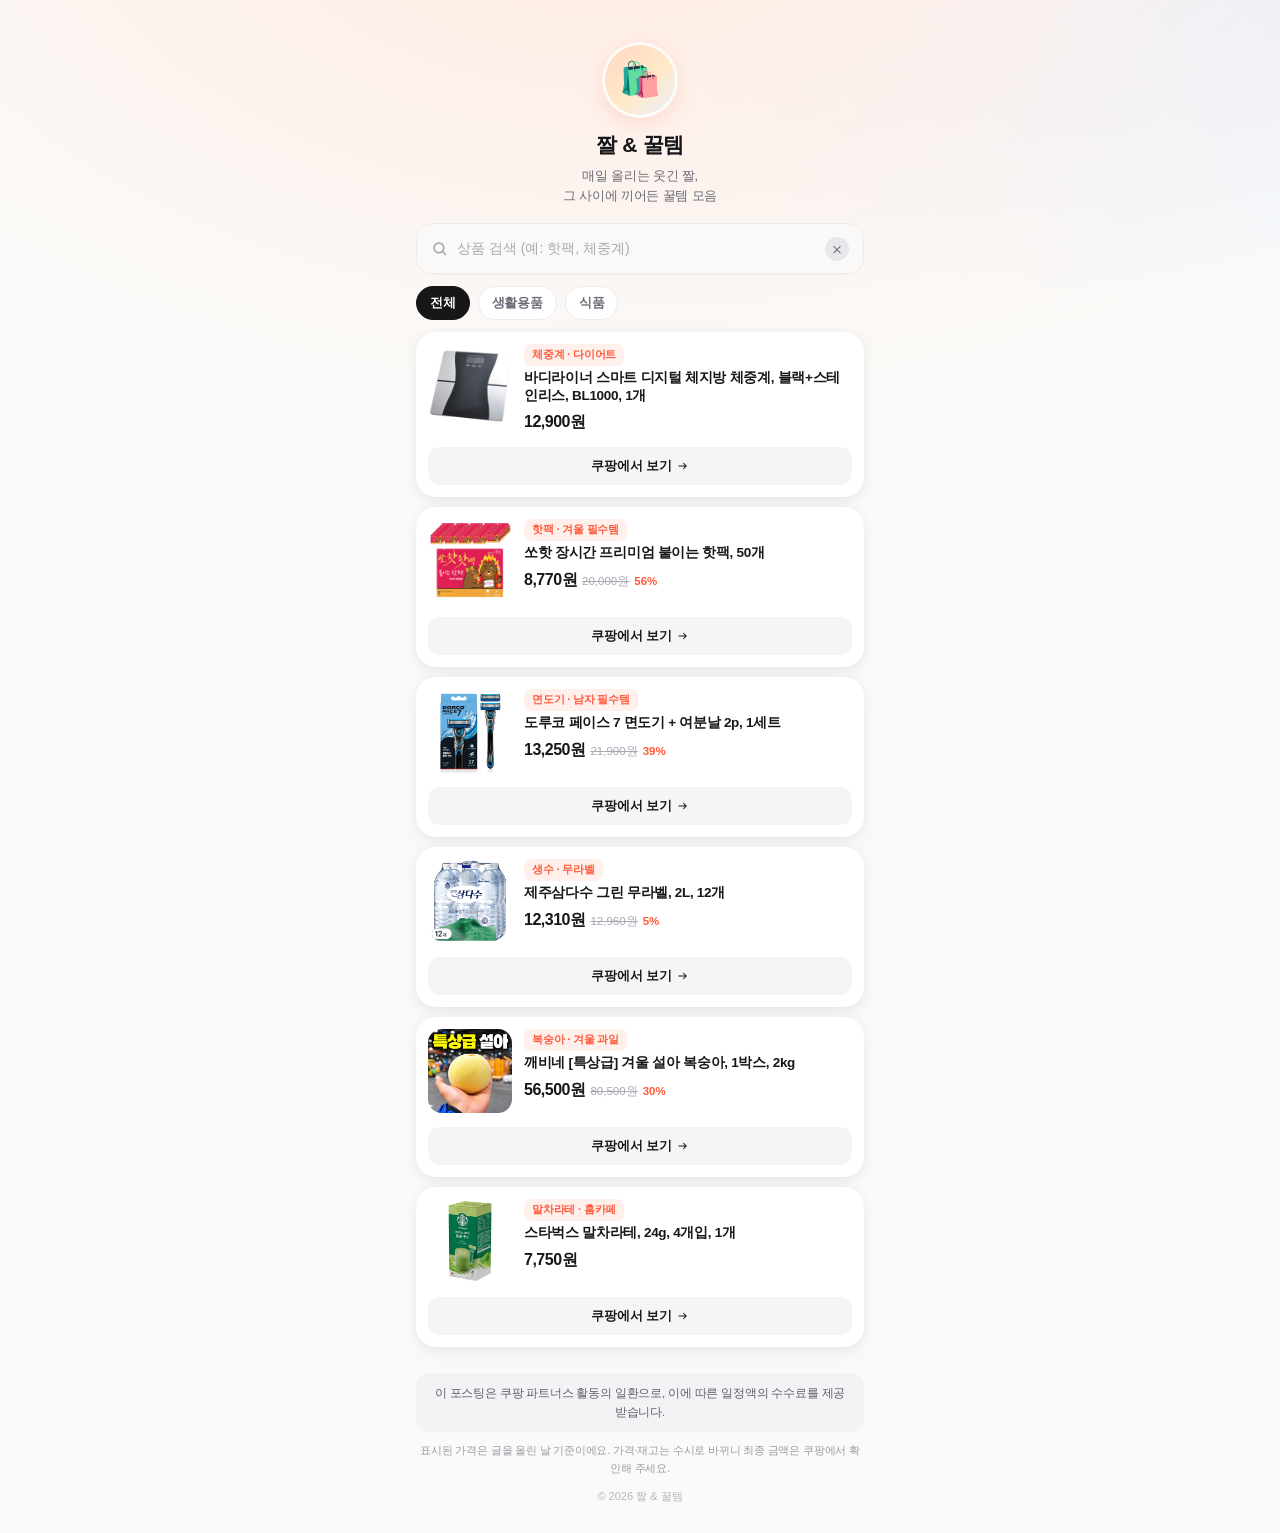
==== index.html @ 7e933c53 "짤 & 꿀템 링크 페이지 — 리틀리 스타일 상품 모음" ====
<!DOCTYPE html>
<html lang="ko">
<head>
<meta charset="utf-8">
<meta name="viewport" content="width=device-width, initial-scale=1, viewport-fit=cover">
<title>짤 &amp; 꿀템 | 매일 올리는 웃긴 짤, 그 사이 끼어든 꿀템</title>
<meta name="description" content="매일 올리는 웃긴 짤과 그 사이에 끼어든 저평가 꿀템 모음. 쿠팡 파트너스 링크로 바로 확인하세요.">
<meta name="theme-color" content="#ffffff">
<meta property="og:type" content="website">
<meta property="og:title" content="짤 &amp; 꿀템">
<meta property="og:description" content="매일 올리는 웃긴 짤, 그 사이에 끼어든 꿀템 모음">
<meta property="og:image" content="images/hotpack.jpg">
<link rel="icon" href="data:image/svg+xml,%3Csvg xmlns='http://www.w3.org/2000/svg' viewBox='0 0 100 100'%3E%3Ctext y='.9em' font-size='90'%3E%F0%9F%9B%92%3C/text%3E%3C/svg%3E">
<link rel="stylesheet" href="styles.css">
</head>
<body>
<div class="wrap">

  <header class="hero">
    <div class="avatar" aria-hidden="true"><span>🛍️</span></div>
    <h1>짤 &amp; 꿀템</h1>
    <p class="tagline">매일 올리는 웃긴 짤,<br>그 사이에 끼어든 꿀템 모음</p>
  </header>

  <div class="searchbar" role="search">
    <svg class="ico" viewBox="0 0 24 24" aria-hidden="true"><path d="M10.5 3a7.5 7.5 0 0 1 5.964 12.05l4.243 4.243-1.414 1.414-4.243-4.243A7.5 7.5 0 1 1 10.5 3Zm0 2a5.5 5.5 0 1 0 0 11 5.5 5.5 0 0 0 0-11Z"/></svg>
    <input id="q" type="search" inputmode="search" autocomplete="off" placeholder="상품 검색 (예: 핫팩, 체중계)" aria-label="상품 검색">
    <button id="clear" type="button" aria-label="검색어 지우기" hidden>
      <svg viewBox="0 0 24 24" aria-hidden="true"><path d="M18.3 5.71 12 12.01l-6.29-6.3-1.42 1.42 6.3 6.29-6.3 6.29 1.42 1.42 6.29-6.3 6.3 6.3 1.41-1.42-6.29-6.29 6.29-6.3z"/></svg>
    </button>
  </div>

  <nav class="chips" id="chips" aria-label="카테고리"></nav>

  <main>
    <div class="list" id="list">
      <div class="skeleton"></div>
      <div class="skeleton"></div>
      <div class="skeleton"></div>
    </div>
    <p class="state" id="state" hidden></p>
  </main>

  <footer>
    <p class="disclosure">이 포스팅은 쿠팡 파트너스 활동의 일환으로, 이에 따른 일정액의 수수료를 제공받습니다.</p>
    <p class="note">표시된 가격은 글을 올린 날 기준이에요. 가격·재고는 수시로 바뀌니 최종 금액은 쿠팡에서 확인해 주세요.</p>
    <p class="copy">© 2026 짤 &amp; 꿀템</p>
  </footer>

</div>
<script src="app.js"></script>
</body>
</html>
---- styles.css ----
/* 짤 & 꿀템 — 모바일 퍼스트 링크인바이오 */
:root{
  --bg:#fbfaf8;
  --card:#ffffff;
  --ink:#17171a;
  --sub:#6b6b76;
  --line:#ececef;
  --brand:#ff5a3c;
  --brand-soft:#fff0eb;
  --shadow:0 2px 10px rgba(23,23,26,.05), 0 8px 24px rgba(23,23,26,.045);
  --radius:20px;
}

*{box-sizing:border-box;-webkit-tap-highlight-color:transparent}

html{-webkit-text-size-adjust:100%}

body{
  margin:0;
  background:
    radial-gradient(120% 60% at 50% -10%, #ffe9df 0%, rgba(255,233,223,0) 60%),
    radial-gradient(90% 40% at 100% 0%, #eaf3ff 0%, rgba(234,243,255,0) 55%),
    var(--bg);
  background-repeat:no-repeat;
  color:var(--ink);
  font-family:-apple-system, BlinkMacSystemFont, "Apple SD Gothic Neo", "Pretendard",
    "Malgun Gothic", "맑은 고딕", "Noto Sans KR", "Segoe UI", Roboto, sans-serif;
  font-size:15px;
  line-height:1.45;
  -webkit-font-smoothing:antialiased;
}

.wrap{
  width:100%;
  max-width:480px;
  margin:0 auto;
  padding:max(28px, env(safe-area-inset-top)) 16px calc(28px + env(safe-area-inset-bottom));
}

/* ── 프로필 ── */
.hero{text-align:center;padding:14px 0 18px}
.avatar{
  width:76px;height:76px;margin:0 auto 12px;
  border-radius:50%;
  display:grid;place-items:center;
  background:linear-gradient(140deg,#ffd6c6 0%,#ffe9c8 55%,#e9f0ff 100%);
  box-shadow:0 6px 18px rgba(255,120,80,.18), inset 0 0 0 3px rgba(255,255,255,.85);
}
.avatar span{font-size:34px;line-height:1;transform:translateY(-1px)}
.hero h1{margin:0;font-size:21px;font-weight:800;letter-spacing:-.4px}
.tagline{margin:6px 0 0;font-size:13px;color:var(--sub);line-height:1.5;letter-spacing:-.2px}

/* ── 검색 ── */
.searchbar{
  position:sticky;top:0;z-index:10;
  display:flex;align-items:center;gap:8px;
  margin:0 0 10px;
  padding:8px 14px;
  background:rgba(251,250,248,.9);
  -webkit-backdrop-filter:saturate(180%) blur(12px);
  backdrop-filter:saturate(180%) blur(12px);
  border:1px solid var(--line);
  border-radius:16px;
  box-shadow:0 1px 2px rgba(23,23,26,.03);
}
.searchbar .ico{width:18px;height:18px;fill:#a2a2ad;flex:none}
.searchbar input{
  flex:1;min-width:0;border:0;outline:0;background:transparent;
  font:inherit;font-size:14px;color:var(--ink);
  padding:6px 0;
}
.searchbar input::placeholder{color:#a8a8b3}
.searchbar input::-webkit-search-cancel-button{display:none}
.searchbar button{
  flex:none;width:24px;height:24px;padding:0;border:0;border-radius:50%;
  background:#e8e8ec;cursor:pointer;display:grid;place-items:center;
}
.searchbar button svg{width:12px;height:12px;fill:#6b6b76}

/* ── 카테고리 칩 ── */
.chips{
  display:flex;gap:8px;overflow-x:auto;padding:2px 0 12px;
  scrollbar-width:none;-ms-overflow-style:none;
}
.chips::-webkit-scrollbar{display:none}
.chip{
  flex:none;border:1px solid var(--line);background:#fff;color:var(--sub);
  font:inherit;font-size:12.5px;font-weight:600;letter-spacing:-.2px;
  padding:7px 13px;border-radius:999px;cursor:pointer;
  transition:background .15s, color .15s, border-color .15s;
}
.chip[aria-pressed="true"]{
  background:var(--ink);border-color:var(--ink);color:#fff;
}

/* ── 상품 카드 ── */
.list{display:flex;flex-direction:column;gap:10px}

.card{
  display:grid;grid-template-columns:84px 1fr;gap:12px;
  padding:12px;
  background:var(--card);
  border-radius:var(--radius);
  box-shadow:var(--shadow);
  text-decoration:none;color:inherit;
  transition:transform .12s ease, box-shadow .12s ease;
}
.card:active{transform:scale(.985);box-shadow:0 1px 6px rgba(23,23,26,.06)}

.thumb{
  width:84px;height:84px;border-radius:14px;overflow:hidden;
  background:#f6f6f8;display:grid;place-items:center;
}
.thumb img{width:100%;height:100%;object-fit:cover;display:block}
.thumb .ph{font-size:30px;opacity:.6}

.body{min-width:0;display:flex;flex-direction:column;gap:3px}
.tag{
  align-self:flex-start;
  max-width:100%;
  font-size:11px;font-weight:700;letter-spacing:-.2px;
  color:var(--brand);background:var(--brand-soft);
  padding:3px 8px;border-radius:7px;
  overflow:hidden;text-overflow:ellipsis;white-space:nowrap;
}
.name{
  margin:0;font-size:13.5px;font-weight:600;line-height:1.35;letter-spacing:-.3px;
  display:-webkit-box;-webkit-line-clamp:2;-webkit-box-orient:vertical;overflow:hidden;
}
.price{display:flex;align-items:baseline;gap:5px;flex-wrap:wrap;margin-top:2px}
.price b{font-size:16px;font-weight:800;letter-spacing:-.5px}
.price s{font-size:11.5px;color:#a8a8b3}
.price .off{font-size:11.5px;font-weight:800;color:var(--brand)}

.cta{
  grid-column:1 / -1;
  display:flex;align-items:center;justify-content:center;gap:5px;
  margin-top:2px;height:38px;border-radius:12px;
  background:#f5f5f7;color:var(--ink);
  font-size:12.5px;font-weight:700;letter-spacing:-.2px;
  transition:background .15s,color .15s;
}
.card:active .cta, .card:hover .cta{background:var(--brand-soft);color:var(--brand)}
.cta svg{width:12px;height:12px;fill:currentColor}

/* ── 상태 ── */
.state{
  margin:26px 0 0;text-align:center;font-size:13px;color:var(--sub);line-height:1.6;
}
.skeleton{
  height:132px;border-radius:var(--radius);background:#fff;
  box-shadow:var(--shadow);position:relative;overflow:hidden;
}
.skeleton::after{
  content:"";position:absolute;inset:0;
  background:linear-gradient(90deg,transparent,rgba(0,0,0,.035),transparent);
  transform:translateX(-100%);animation:sh 1.2s infinite;
}
@keyframes sh{100%{transform:translateX(100%)}}

/* ── 푸터 ── */
footer{margin-top:26px;text-align:center}
.disclosure{
  margin:0 0 10px;padding:11px 13px;
  font-size:11.5px;line-height:1.6;color:#5f5f69;letter-spacing:-.2px;
  background:#f3f3f6;border-radius:12px;
}
.note{margin:0 0 12px;font-size:11px;line-height:1.6;color:#9a9aa5;letter-spacing:-.2px}
.copy{margin:0;font-size:11px;color:#b5b5bf}

@media (prefers-color-scheme: dark){
  :root{
    --bg:#101014; --card:#1a1a20; --ink:#f2f2f5; --sub:#a0a0ad;
    --line:#2a2a33; --brand-soft:#33201c; --shadow:0 2px 10px rgba(0,0,0,.4);
  }
  body{background:radial-gradient(120% 60% at 50% -10%, #2a1d18 0%, rgba(0,0,0,0) 60%), var(--bg)}
  .searchbar{background:rgba(16,16,20,.88)}
  .searchbar input::placeholder{color:#6f6f7d}
  .searchbar button{background:#2e2e38}
  .searchbar button svg{fill:#a0a0ad}
  .chip{background:var(--card);color:var(--sub)}
  .chip[aria-pressed="true"]{background:#f2f2f5;border-color:#f2f2f5;color:#101014}
  .thumb{background:#22222a}
  .cta{background:#26262f}
  .disclosure{background:#1e1e25;color:#a8a8b4}
}
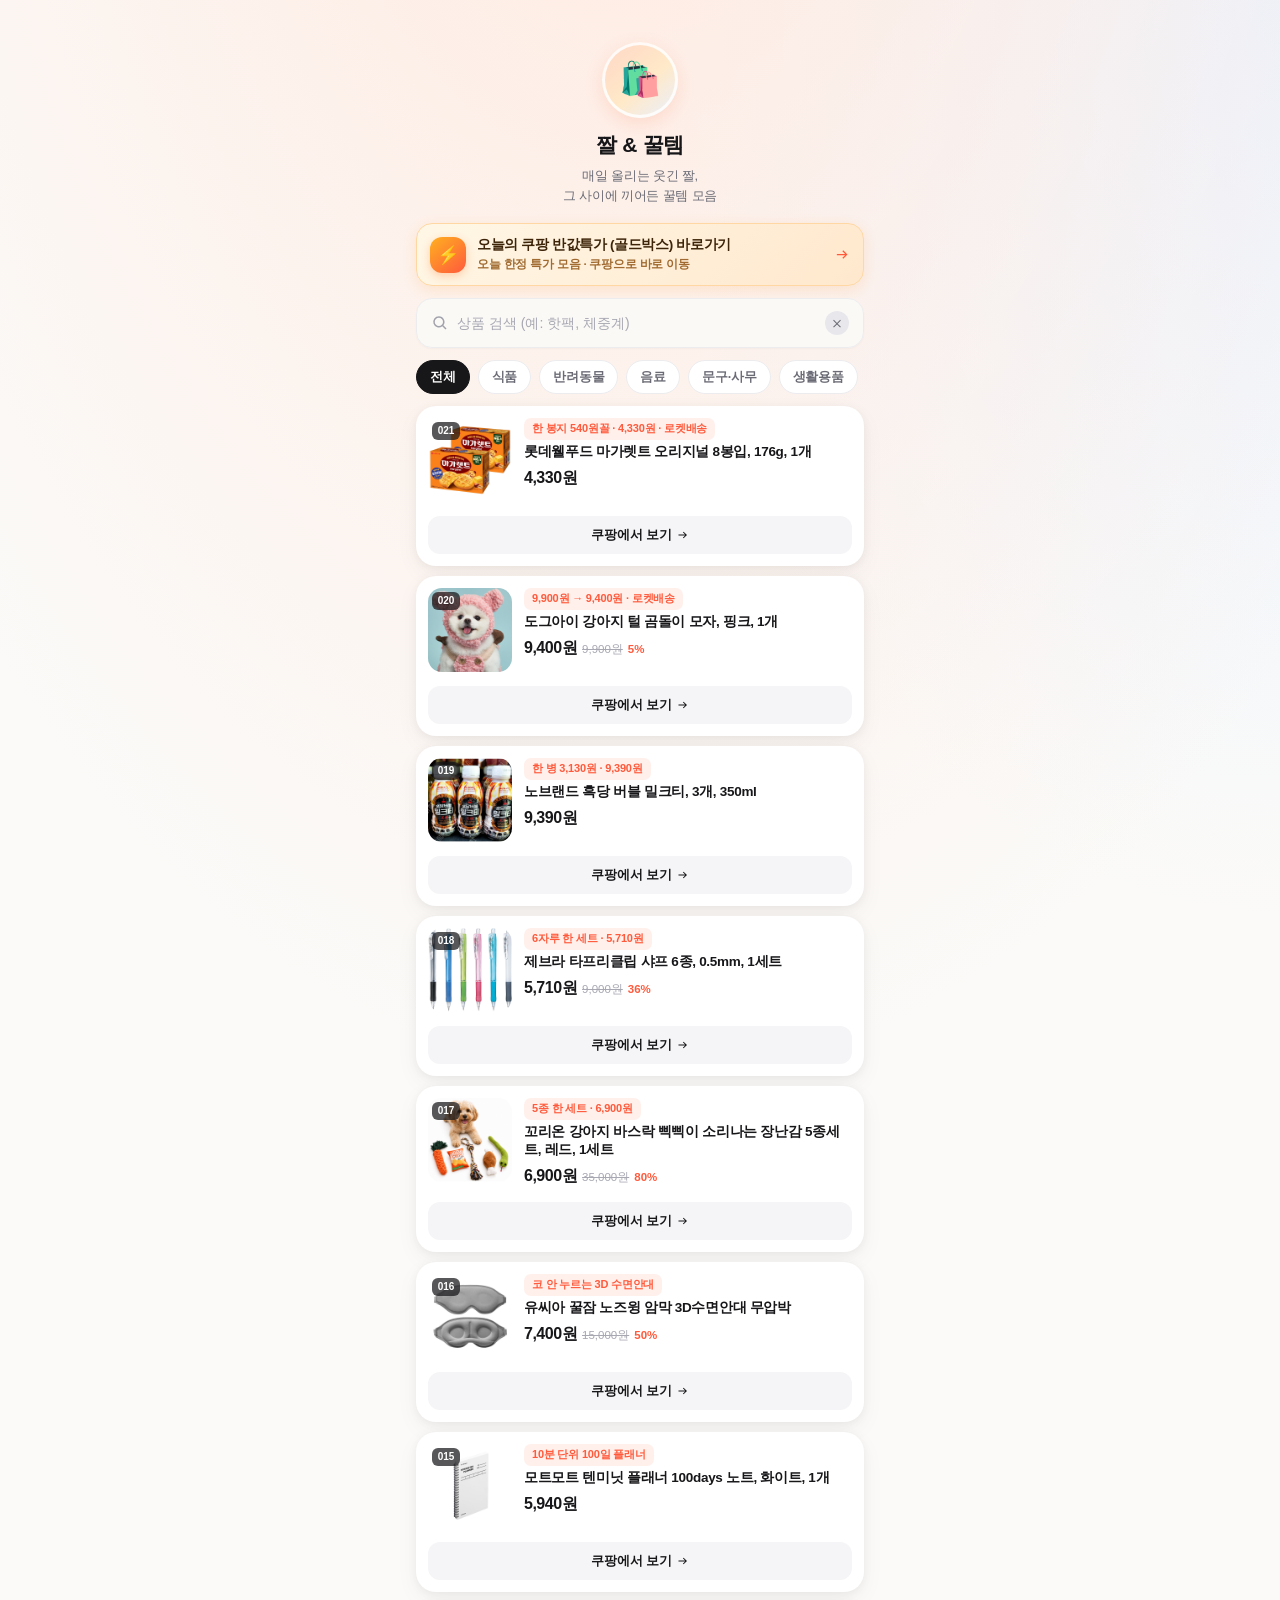
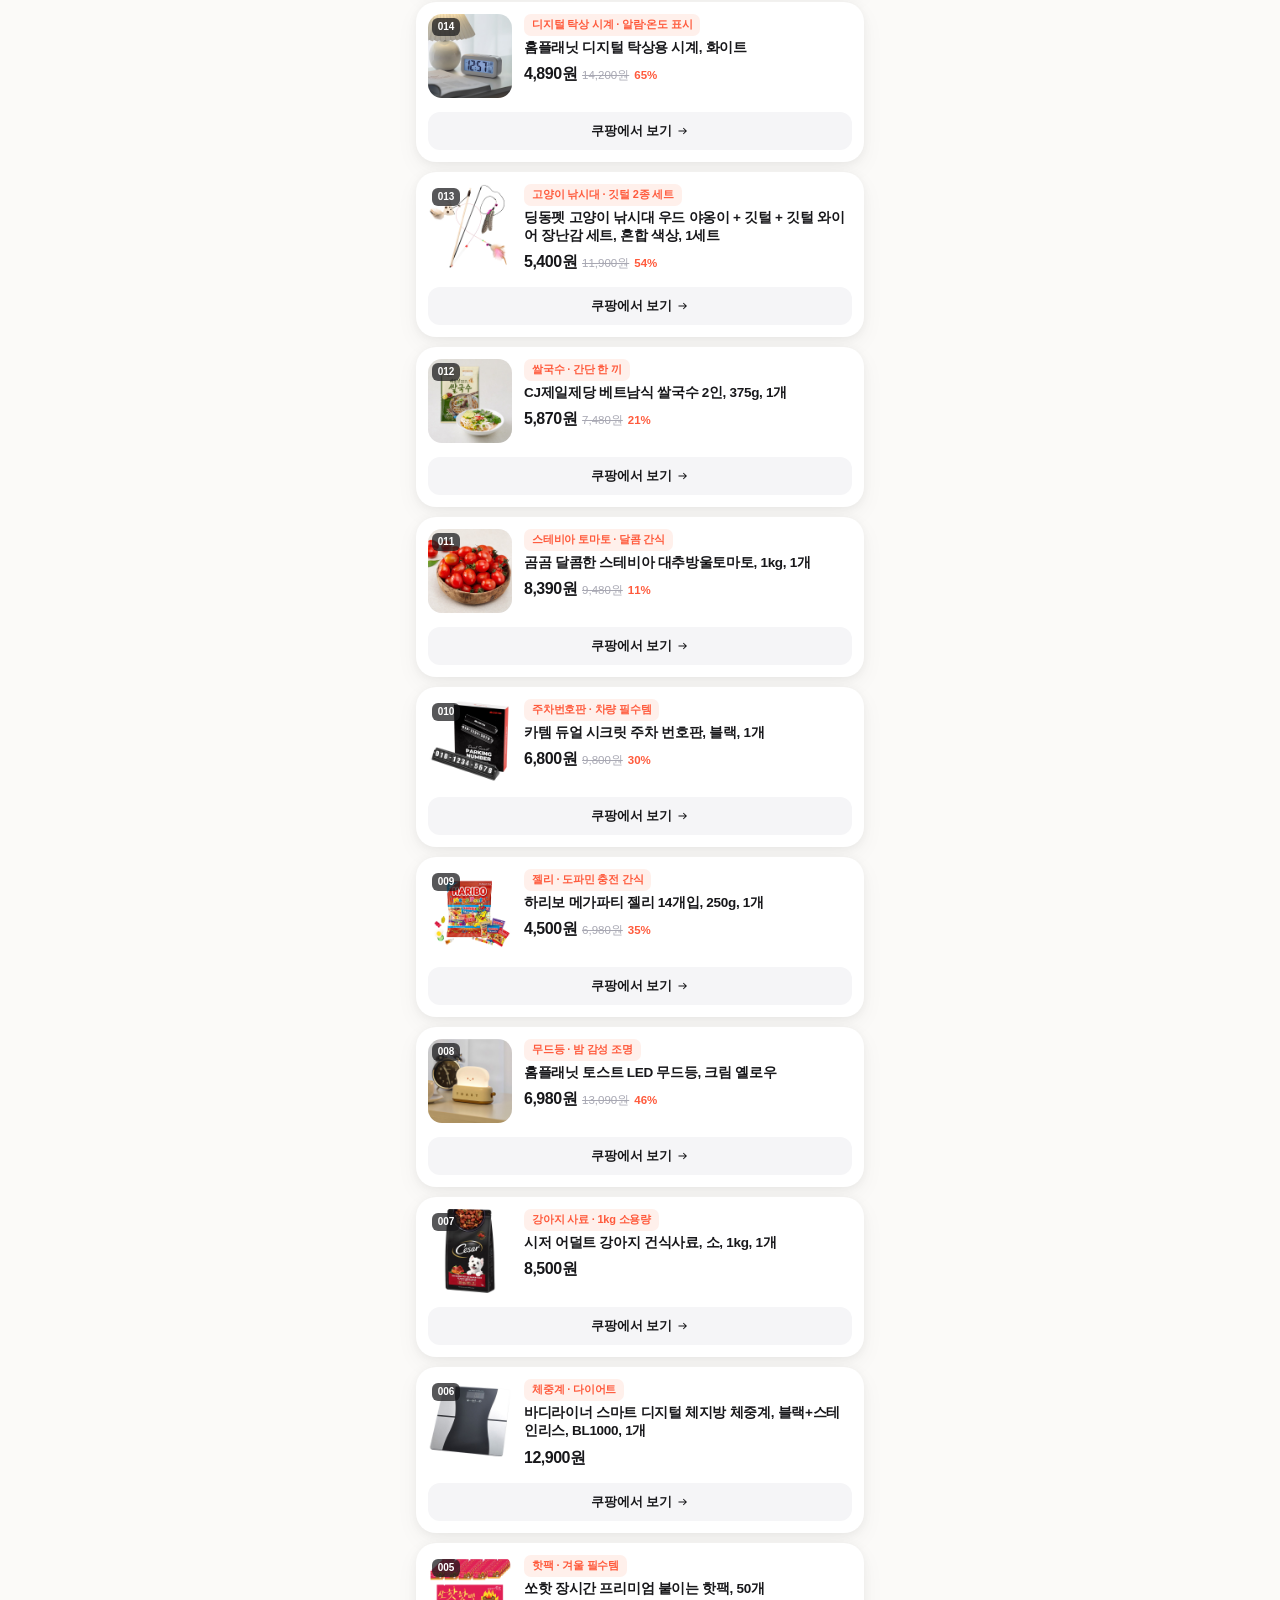
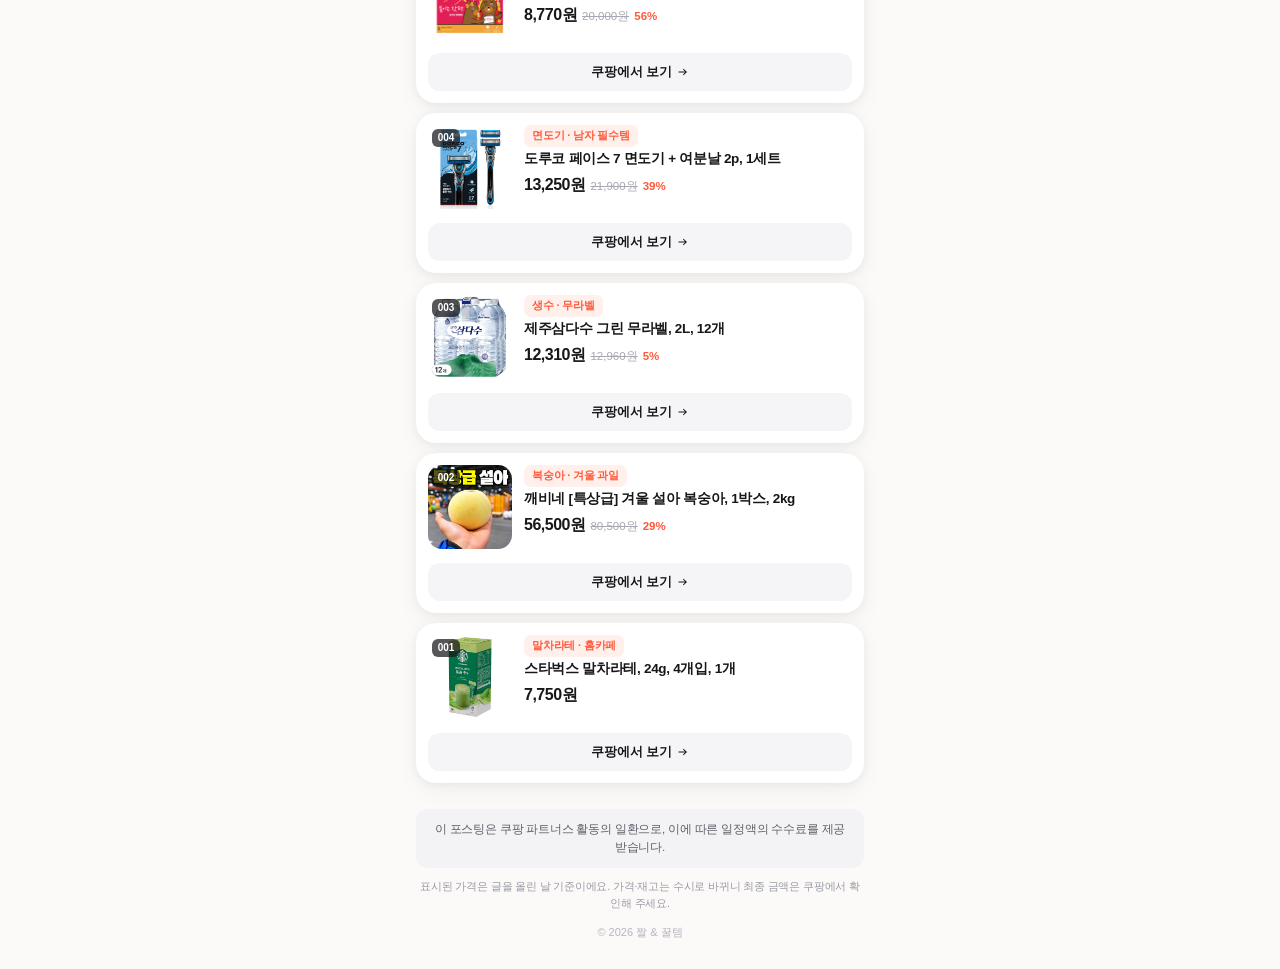
==== commit 247aa466: "상단에 쿠팡 골드박스 바로가기 배너 추가 (subId=anchishoplinks)" ====
--- a/index.html
+++ b/index.html
@@ -21,6 +21,15 @@
     <h1>짤 &amp; 꿀템</h1>
     <p class="tagline">매일 올리는 웃긴 짤,<br>그 사이에 끼어든 꿀템 모음</p>
   </header>
+
+  <a class="goldbox" href="https://link.coupang.com/a/iSCK0qDf3c" target="_blank" rel="noopener noreferrer">
+    <span class="goldbox-ico" aria-hidden="true">⚡</span>
+    <span class="goldbox-body">
+      <span class="goldbox-title">오늘의 쿠팡 반값특가 (골드박스) 바로가기</span>
+      <span class="goldbox-sub">오늘 한정 특가 모음 · 쿠팡으로 바로 이동</span>
+    </span>
+    <span class="goldbox-arrow" aria-hidden="true"><svg viewBox="0 0 24 24"><path d="M13.2 5.3 11.8 6.7l4.3 4.3H3v2h13.1l-4.3 4.3 1.4 1.4L20 12z"/></svg></span>
+  </a>
 
   <div class="searchbar" role="search">
     <svg class="ico" viewBox="0 0 24 24" aria-hidden="true"><path d="M10.5 3a7.5 7.5 0 0 1 5.964 12.05l4.243 4.243-1.414 1.414-4.243-4.243A7.5 7.5 0 1 1 10.5 3Zm0 2a5.5 5.5 0 1 0 0 11 5.5 5.5 0 0 0 0-11Z"/></svg>
--- a/styles.css
+++ b/styles.css
@@ -50,6 +50,34 @@
 .hero h1{margin:0;font-size:21px;font-weight:800;letter-spacing:-.4px}
 .tagline{margin:6px 0 0;font-size:13px;color:var(--sub);line-height:1.5;letter-spacing:-.2px}
 
+/* ── 골드박스 배너 ── */
+.goldbox{
+  display:flex;align-items:center;gap:11px;
+  margin:0 0 12px;padding:12px 13px;
+  background:linear-gradient(135deg,#fff7e6 0%,#ffe8cd 100%);
+  border:1px solid #ffd7a3;
+  border-radius:16px;
+  box-shadow:0 4px 14px rgba(255,150,40,.16);
+  text-decoration:none;color:inherit;
+  transition:transform .12s ease, box-shadow .12s ease;
+}
+.goldbox:active{transform:scale(.985);box-shadow:0 2px 8px rgba(255,150,40,.14)}
+.goldbox:hover{border-color:#ffc27a}
+.goldbox-ico{
+  flex:none;width:36px;height:36px;border-radius:12px;
+  display:grid;place-items:center;font-size:18px;line-height:1;
+  background:linear-gradient(140deg,#ffb020 0%,#ff5a3c 100%);
+  box-shadow:0 3px 8px rgba(255,120,40,.3);
+}
+.goldbox-body{flex:1;min-width:0;display:flex;flex-direction:column;gap:2px}
+.goldbox-title{
+  font-size:13.5px;font-weight:800;letter-spacing:-.35px;line-height:1.3;
+  color:#3d2409;
+}
+.goldbox-sub{font-size:11.5px;font-weight:600;letter-spacing:-.2px;color:#a06a30}
+.goldbox-arrow{flex:none;width:15px;height:15px;color:var(--brand)}
+.goldbox-arrow svg{display:block;width:100%;height:100%;fill:currentColor}
+
 /* ── 검색 ── */
 .searchbar{
   position:sticky;top:0;z-index:10;
@@ -109,7 +137,15 @@
 
 .thumb{
   width:84px;height:84px;border-radius:14px;overflow:hidden;
-  background:#f6f6f8;display:grid;place-items:center;
+  background:#f6f6f8;display:grid;place-items:center;position:relative;
+}
+.thumb .no{
+  position:absolute;top:4px;left:4px;
+  min-width:28px;height:18px;padding:0 5px;
+  display:grid;place-items:center;
+  border-radius:6px;
+  background:rgba(23,23,26,.72);color:#fff;
+  font-size:10px;font-weight:800;letter-spacing:0;line-height:1;
 }
 .thumb img{width:100%;height:100%;object-fit:cover;display:block}
 .thumb .ph{font-size:30px;opacity:.6}
@@ -127,6 +163,7 @@
   margin:0;font-size:13.5px;font-weight:600;line-height:1.35;letter-spacing:-.3px;
   display:-webkit-box;-webkit-line-clamp:2;-webkit-box-orient:vertical;overflow:hidden;
 }
+.name .name-no{color:var(--brand);font-weight:800}
 .price{display:flex;align-items:baseline;gap:5px;flex-wrap:wrap;margin-top:2px}
 .price b{font-size:16px;font-weight:800;letter-spacing:-.5px}
 .price s{font-size:11.5px;color:#a8a8b3}
@@ -183,4 +220,12 @@
   .thumb{background:#22222a}
   .cta{background:#26262f}
   .disclosure{background:#1e1e25;color:#a8a8b4}
-}
+  .goldbox{
+    background:linear-gradient(135deg,#2c2417 0%,#2a1d18 100%);
+    border-color:#4a3a24;
+    box-shadow:0 4px 14px rgba(0,0,0,.35);
+  }
+  .goldbox:hover{border-color:#6b5433}
+  .goldbox-title{color:#ffe6bd}
+  .goldbox-sub{color:#c8a273}
+}
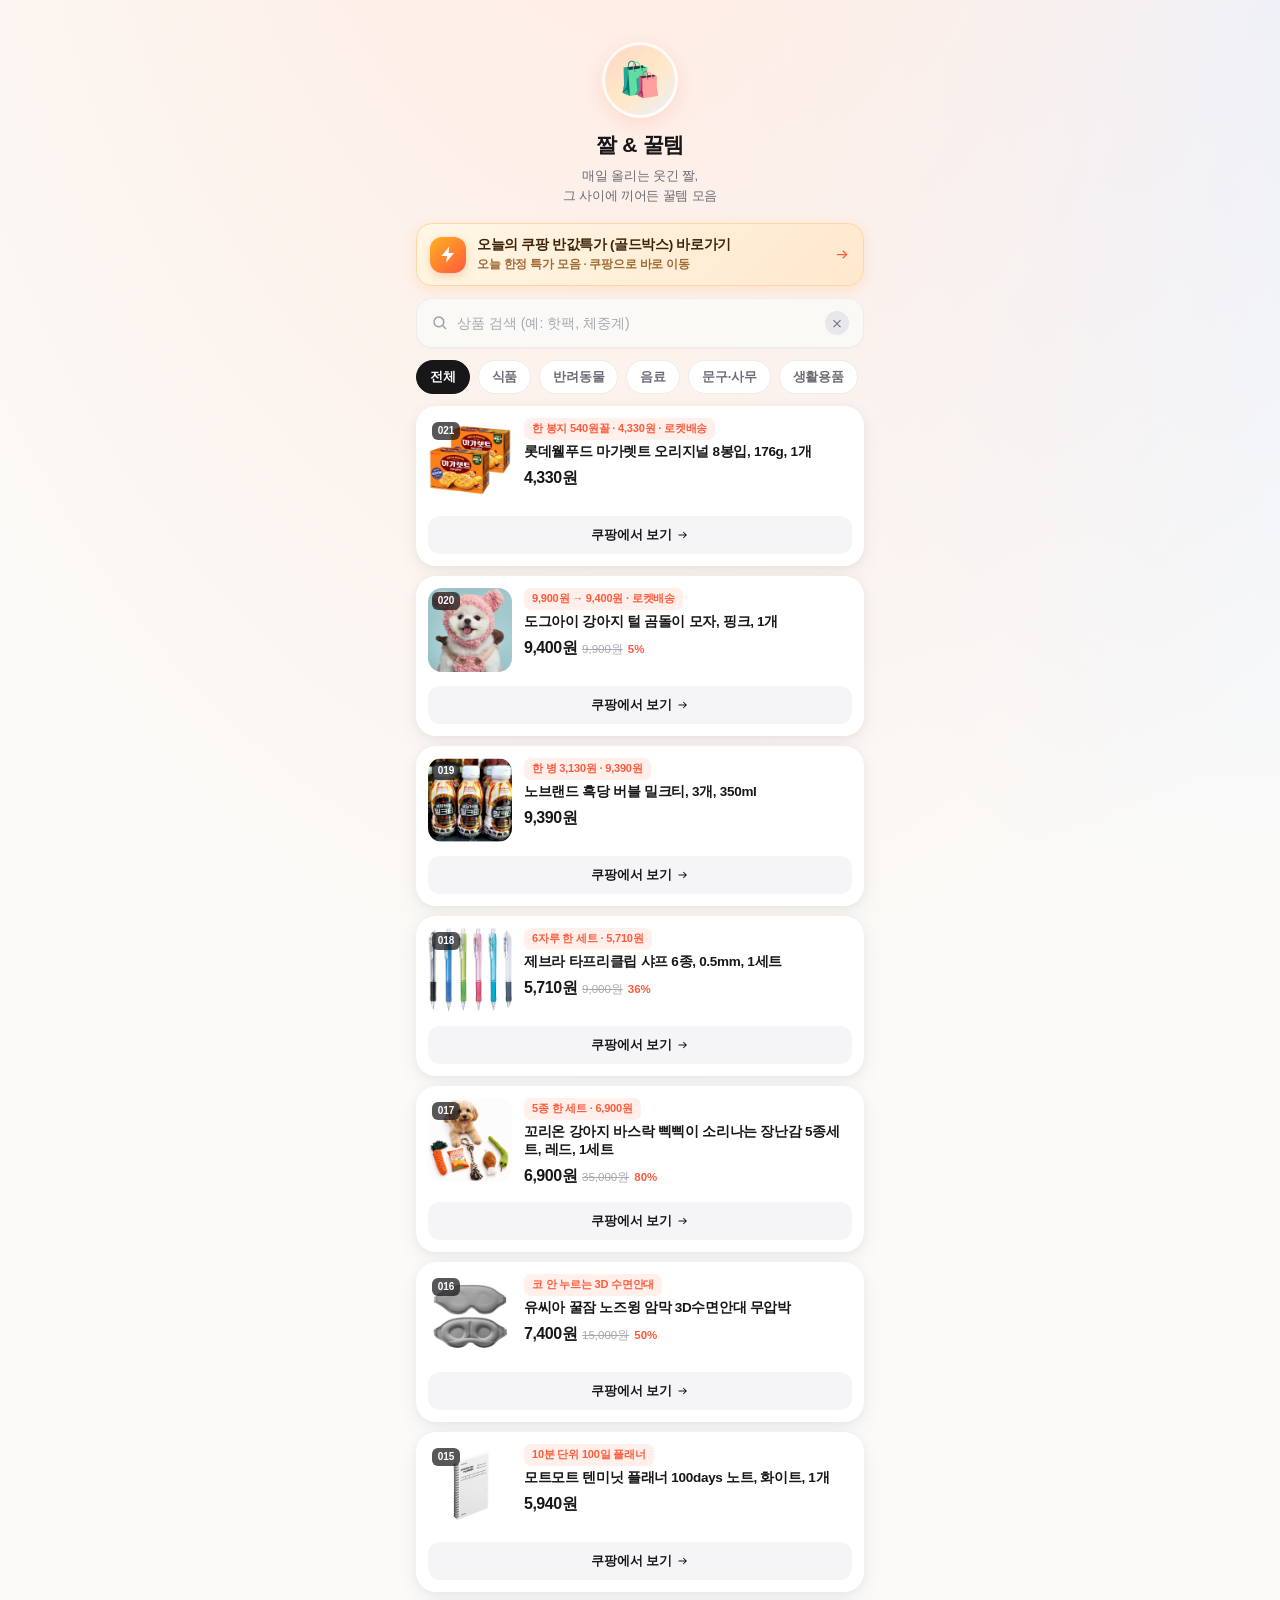
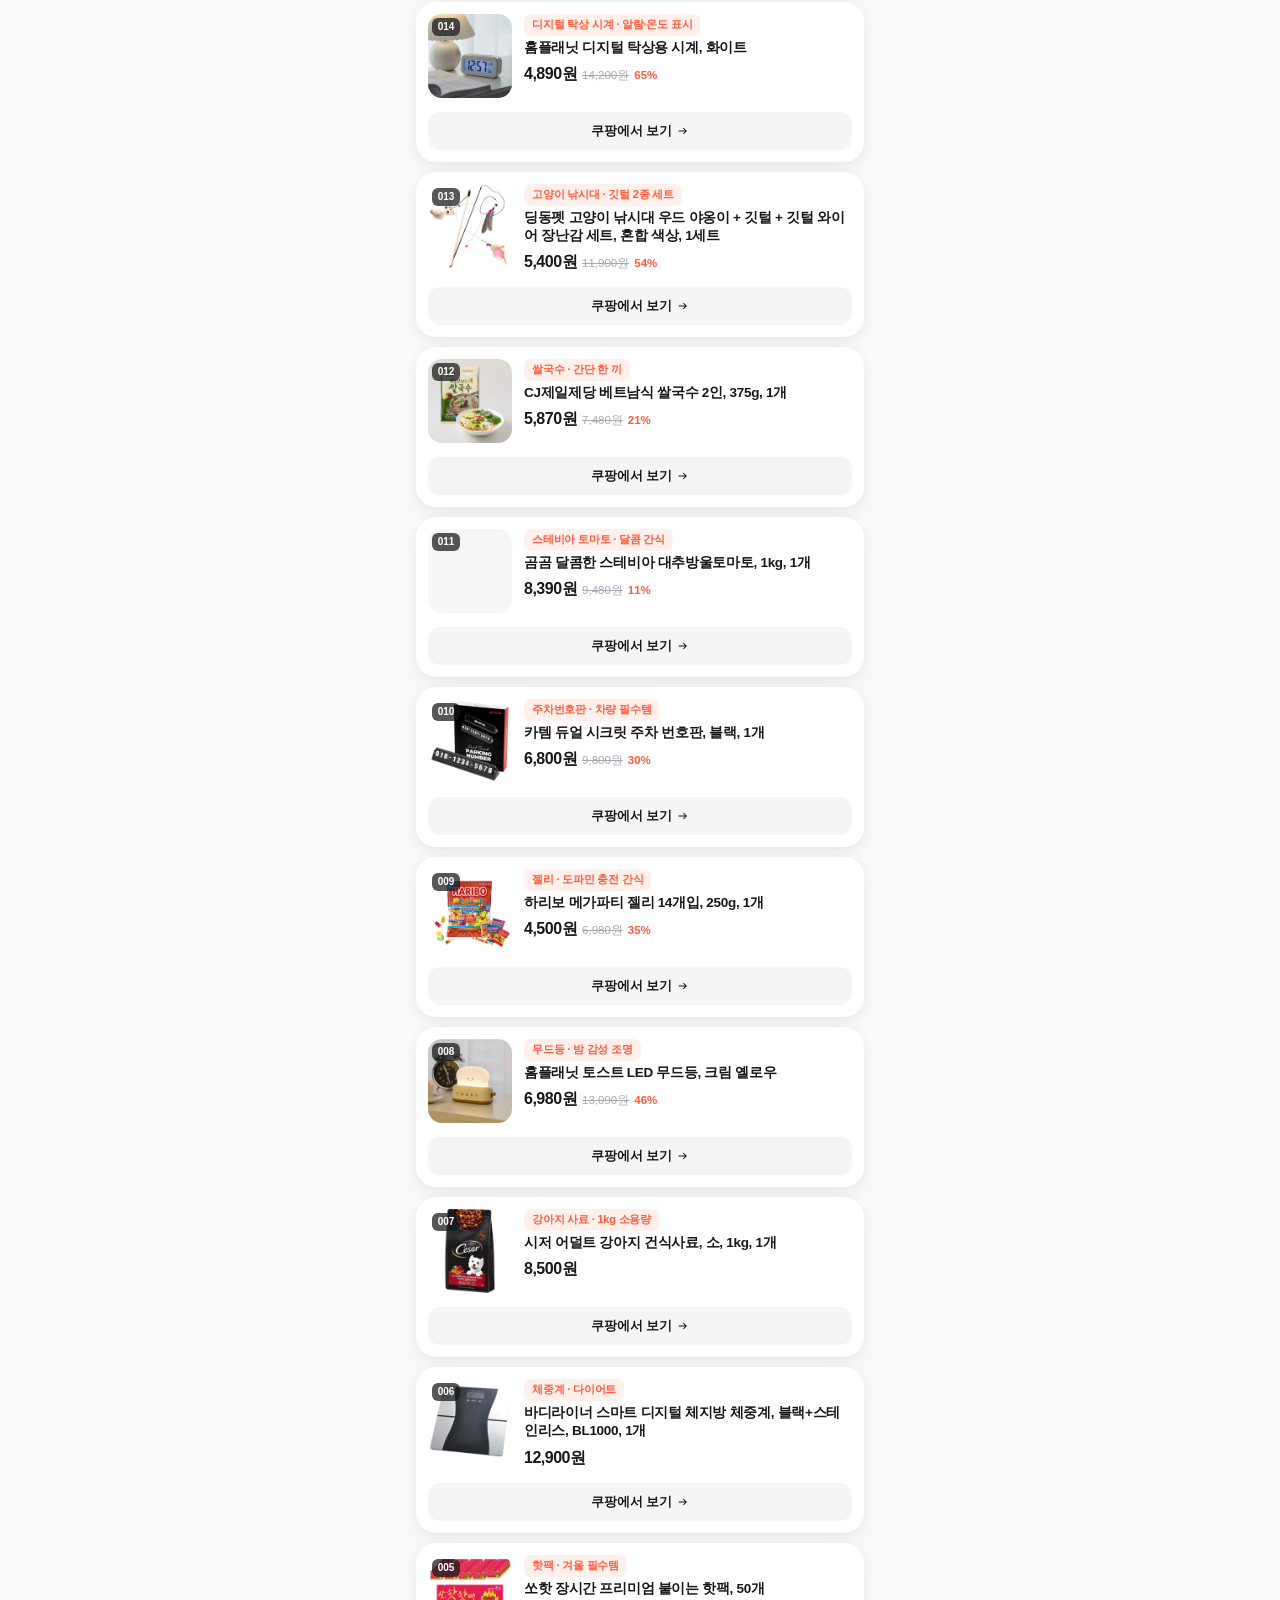
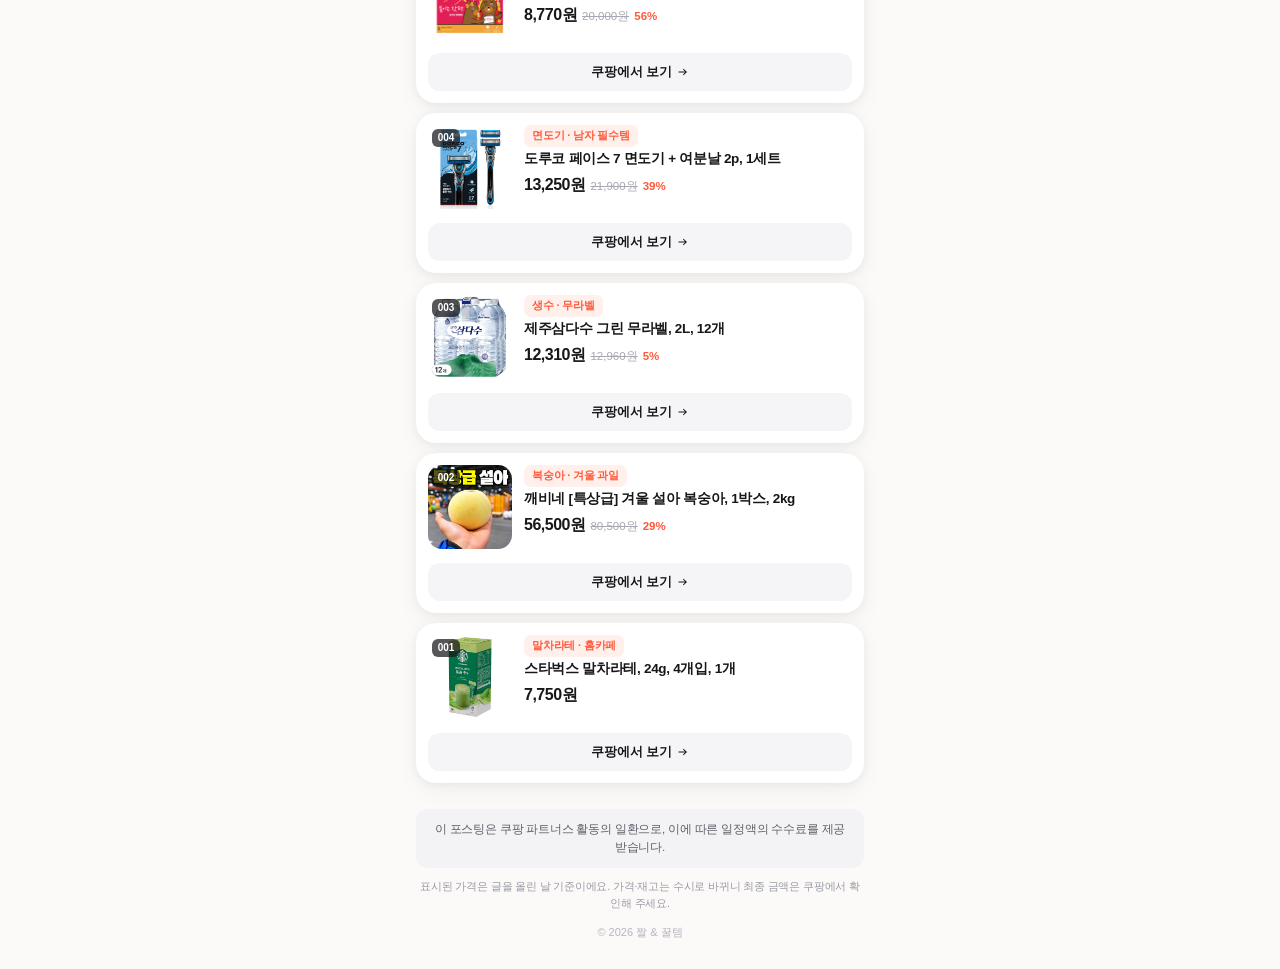
==== commit 22d9bb22: "골드박스 배너 아이콘을 흰 번개 SVG로 교체 (가독성)" ====
--- a/index.html
+++ b/index.html
@@ -23,7 +23,7 @@
   </header>
 
   <a class="goldbox" href="https://link.coupang.com/a/iSCK0qDf3c" target="_blank" rel="noopener noreferrer">
-    <span class="goldbox-ico" aria-hidden="true">⚡</span>
+    <span class="goldbox-ico" aria-hidden="true"><svg viewBox="0 0 24 24"><path d="M13 2 3 14h7l-1 8 10-12h-7l1-8Z"/></svg></span>
     <span class="goldbox-body">
       <span class="goldbox-title">오늘의 쿠팡 반값특가 (골드박스) 바로가기</span>
       <span class="goldbox-sub">오늘 한정 특가 모음 · 쿠팡으로 바로 이동</span>
--- a/styles.css
+++ b/styles.css
@@ -69,6 +69,7 @@
   background:linear-gradient(140deg,#ffb020 0%,#ff5a3c 100%);
   box-shadow:0 3px 8px rgba(255,120,40,.3);
 }
+.goldbox-ico svg{display:block;width:19px;height:19px;fill:#fff}
 .goldbox-body{flex:1;min-width:0;display:flex;flex-direction:column;gap:2px}
 .goldbox-title{
   font-size:13.5px;font-weight:800;letter-spacing:-.35px;line-height:1.3;
